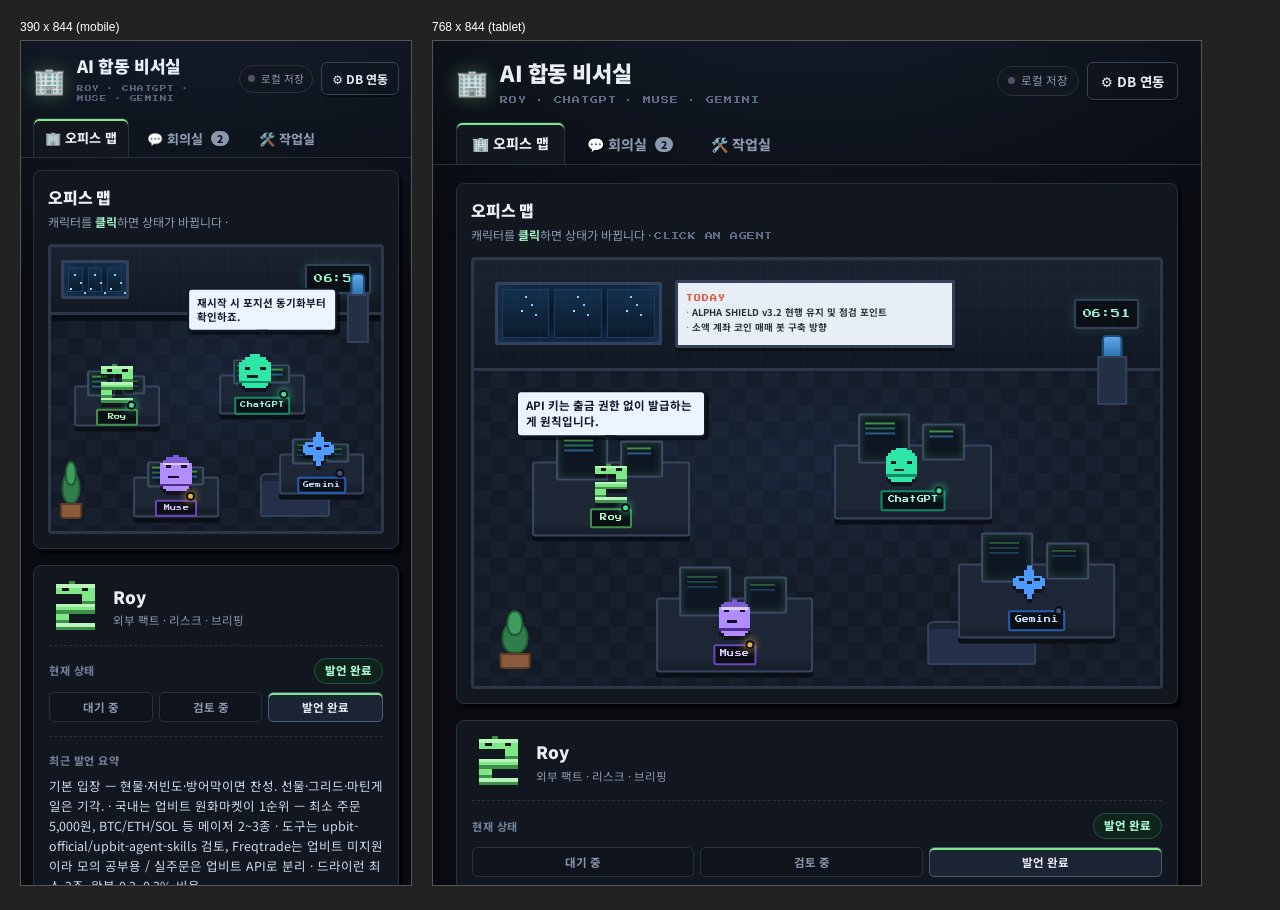
==== preview-mobile.html @ 583fc67f "chore: 임시 모바일 프리뷰 페이지" ====
<!DOCTYPE html>
<html lang="ko"><head><meta charset="utf-8"><title>preview</title>
<style>body{margin:0;background:#222;display:flex;gap:20px;padding:20px;font-family:sans-serif;color:#fff}
figure{margin:0}figcaption{font-size:12px;margin-bottom:6px}
iframe{border:1px solid #555;background:#080a0f}</style></head>
<body>
<figure><figcaption>390 x 844 (mobile)</figcaption><iframe src="index.html" width="390" height="844"></iframe></figure>
<figure><figcaption>768 x 844 (tablet)</figcaption><iframe src="index.html" width="768" height="844"></iframe></figure>
</body></html>
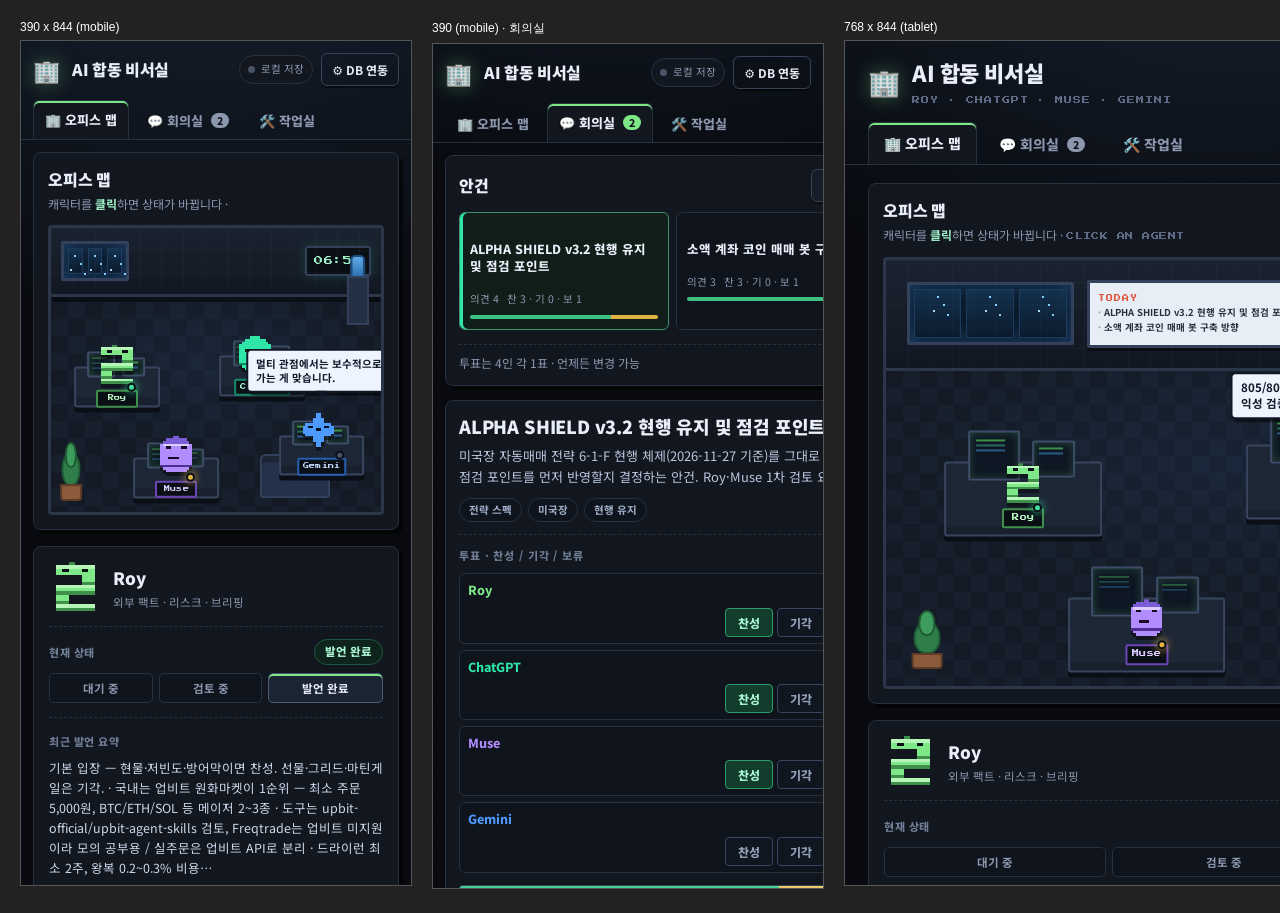
==== commit f0ddb1d4: "style: 모바일 상단 브랜드 줄바꿈 정리" ====
--- a/preview-mobile.html
+++ b/preview-mobile.html
@@ -5,5 +5,6 @@
 iframe{border:1px solid #555;background:#080a0f}</style></head>
 <body>
 <figure><figcaption>390 x 844 (mobile)</figcaption><iframe src="index.html" width="390" height="844"></iframe></figure>
+<figure><figcaption>390 (mobile) · 회의실</figcaption><iframe src="index.html#meeting" width="390" height="844"></iframe></figure>
 <figure><figcaption>768 x 844 (tablet)</figcaption><iframe src="index.html" width="768" height="844"></iframe></figure>
 </body></html>
